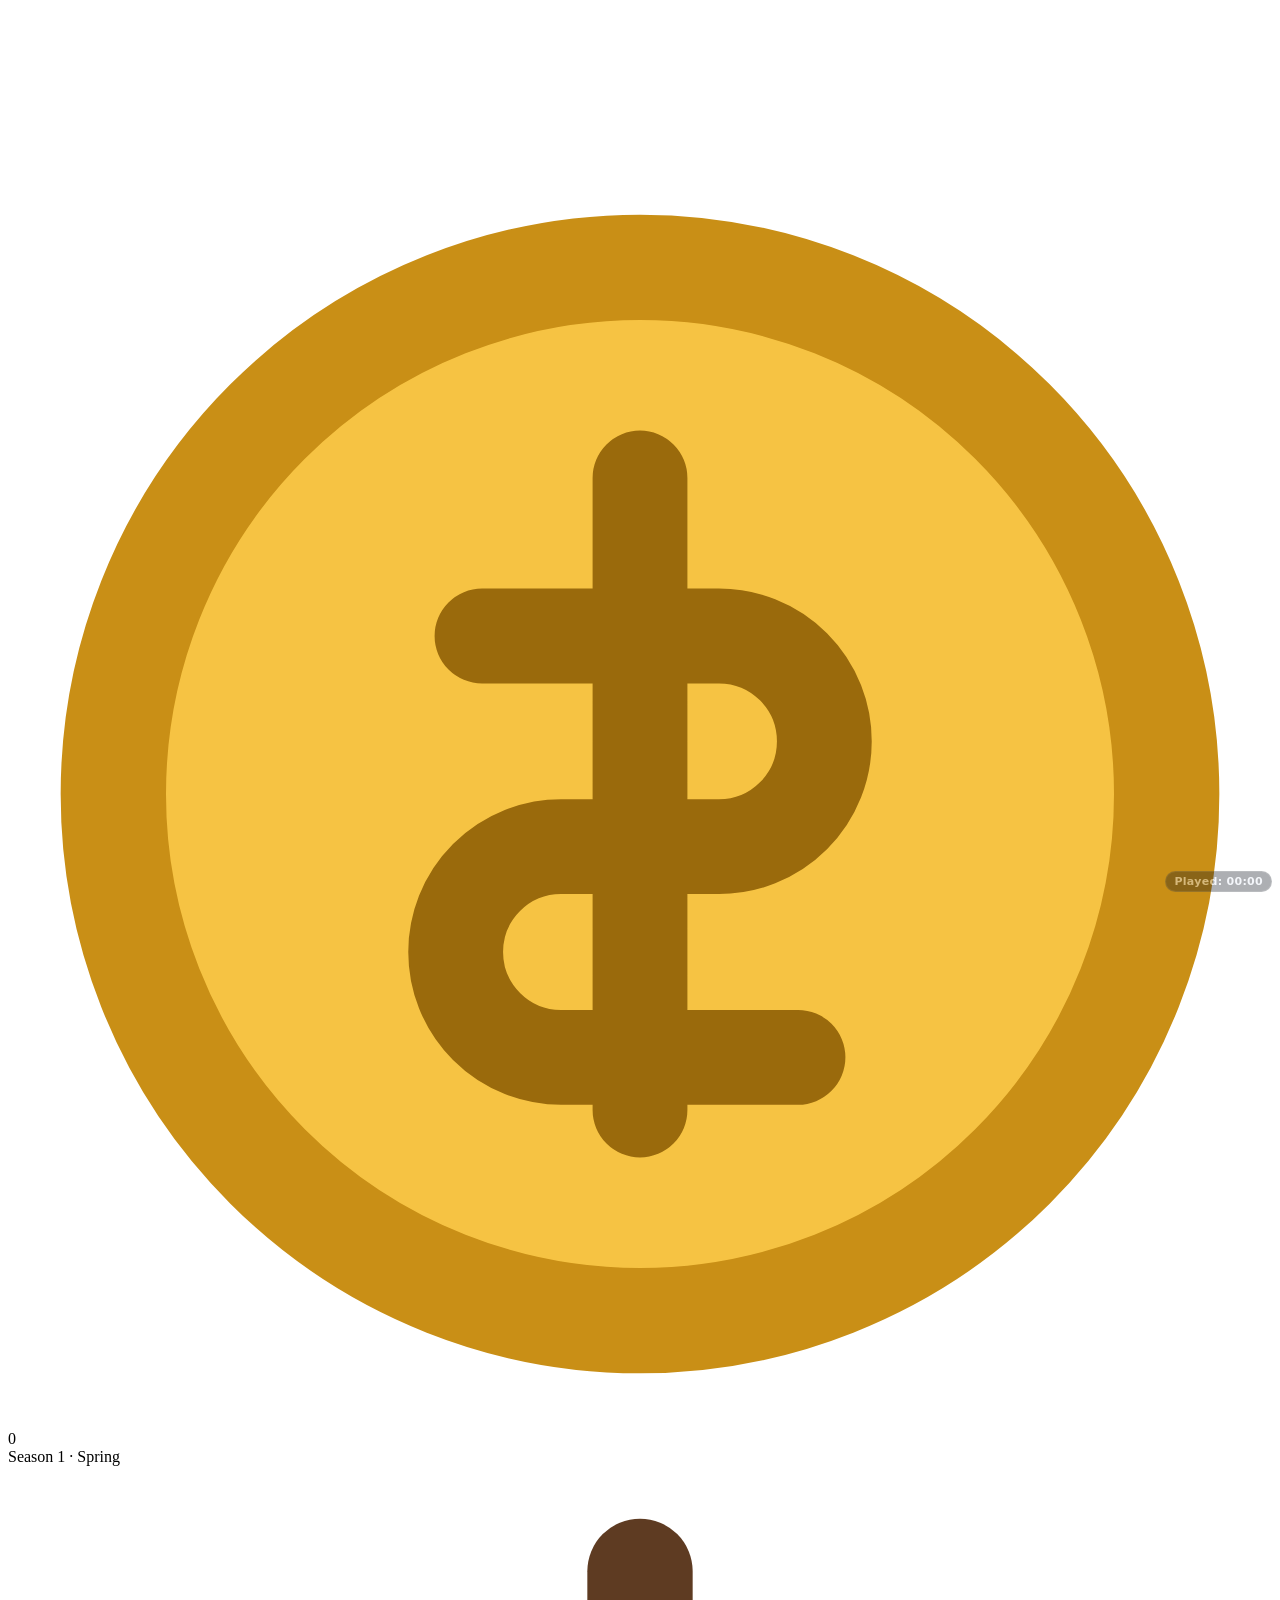
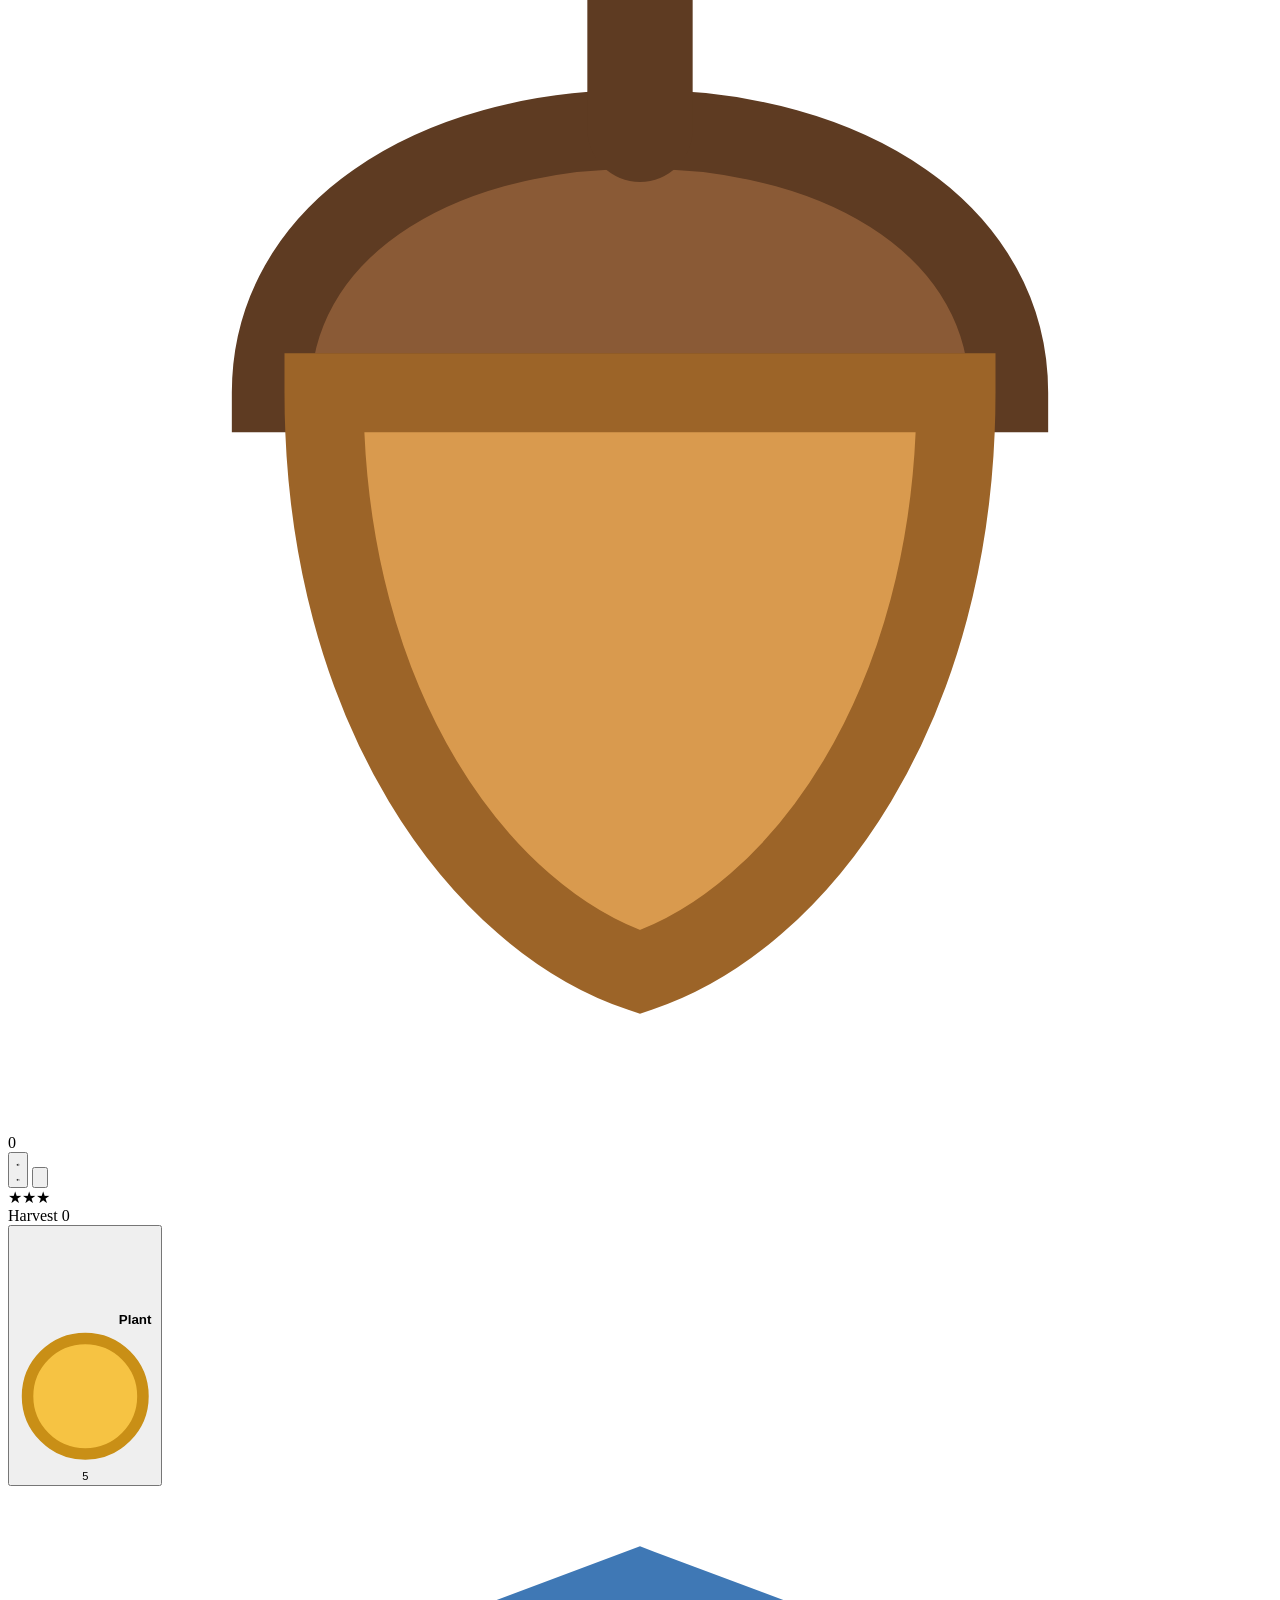
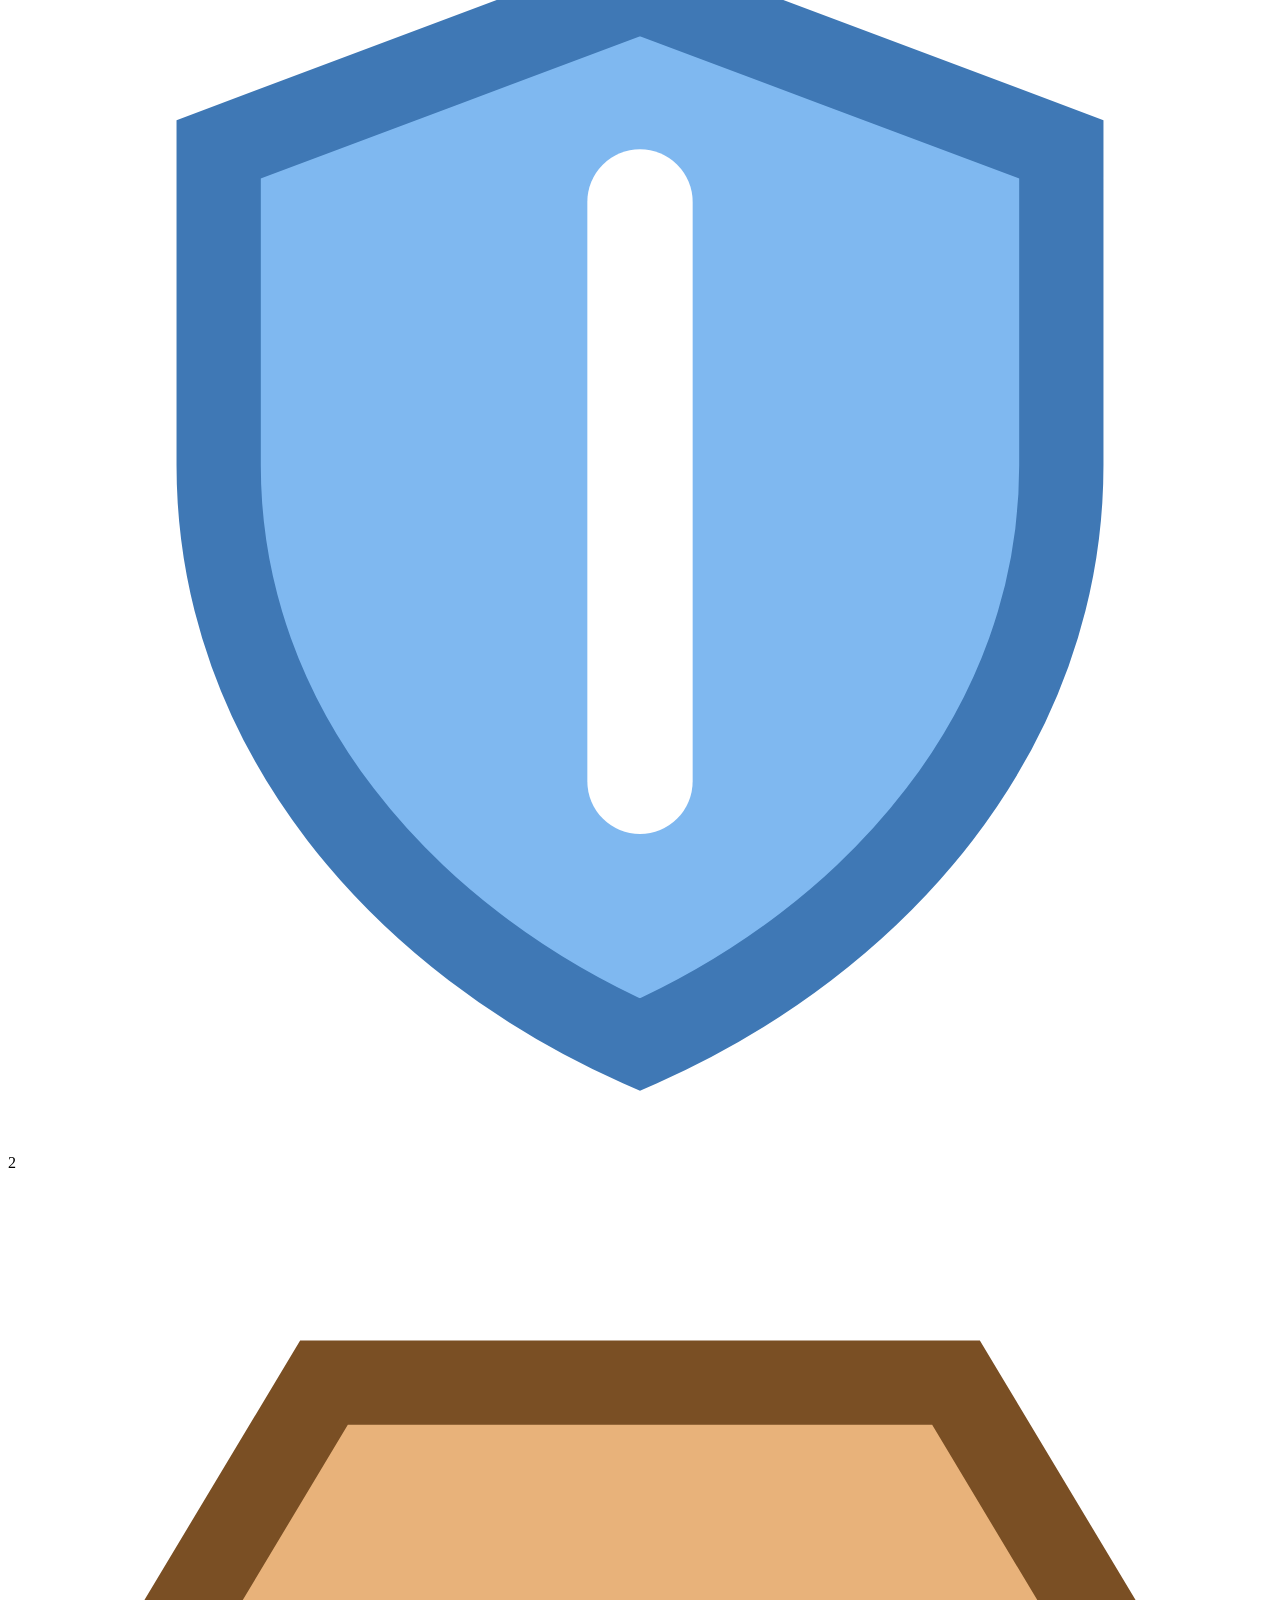
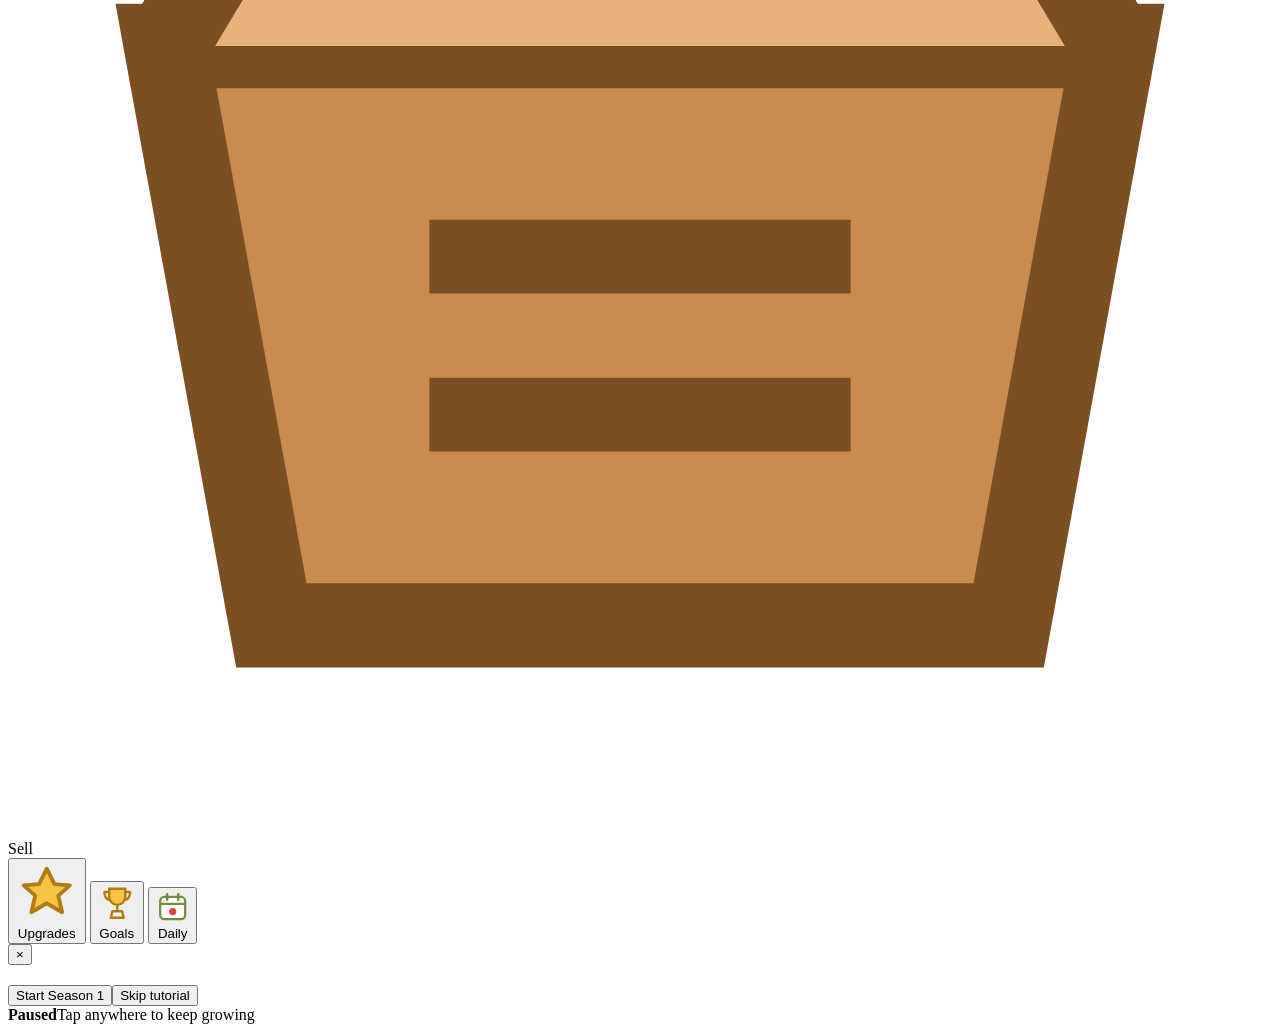
==== ventures/atlas-orchard/index.html @ 455fa2eb "Add ventures/atlas-orchard/index.html" ====
<!doctype html>
<html lang="en">
<head>
<meta charset="utf-8">
<meta name="viewport" content="width=device-width,initial-scale=1,maximum-scale=1,user-scalable=no,viewport-fit=cover">
<title>Atlas Orchard: merge, grow and compound</title>
<meta name="description" content="Atlas Orchard: a cozy but active merge-and-grow strategy game. Plant company seeds, merge them into compounding fruit trees and weather market storms, droughts and booms.">
<meta name="theme-color" content="#7fbf4f">
<meta name="apple-mobile-web-app-capable" content="yes">
<link rel="icon" href="favicon.svg" type="image/svg+xml">
<link rel="stylesheet" href="css/style.css">
</head>
<body>
<canvas id="game" aria-label="Orchard board"></canvas>

<header id="hud">
  <div class="hud-row">
    <div class="pill coins" id="coinPill" title="Dividends (coins)">
      <svg viewBox="0 0 24 24" class="ico"><circle cx="12" cy="12" r="10" fill="#f6c343" stroke="#c98f16" stroke-width="2"/><path d="M12 6v12M9 9h4.5a2 2 0 010 4h-3a2 2 0 000 4H15" fill="none" stroke="#9a6a0c" stroke-width="1.8" stroke-linecap="round"/></svg>
      <span id="coins">0</span>
    </div>
    <div class="season-box">
      <div id="seasonLabel">Season 1 · Spring</div>
      <div class="timebar"><div id="timeFill"></div></div>
    </div>
    <div class="pill acorns" id="acornPill" title="Acorns: spend on permanent upgrades">
      <svg viewBox="0 0 24 24" class="ico"><path d="M5 10c0-3 3-5 7-5s7 2 7 5z" fill="#8a5a36" stroke="#5e3b22" stroke-width="1.5"/><path d="M6 10h12c0 6-3 10-6 11-3-1-6-5-6-11z" fill="#d99a4e" stroke="#9c6428" stroke-width="1.5"/><path d="M12 5V2" stroke="#5e3b22" stroke-width="2" stroke-linecap="round"/></svg>
      <span id="acorns">0</span>
    </div>
    <button class="icon-btn" id="btnSound" aria-label="Toggle sound" title="Sound (M)">
      <svg viewBox="0 0 24 24" class="ico snd-on"><path d="M4 9h4l5-4v14l-5-4H4z" fill="currentColor"/><path d="M16 8.5a5 5 0 010 7M18.5 6a8.5 8.5 0 010 12" fill="none" stroke="currentColor" stroke-width="2" stroke-linecap="round"/></svg>
      <svg viewBox="0 0 24 24" class="ico snd-off"><path d="M4 9h4l5-4v14l-5-4H4z" fill="currentColor"/><path d="M16 9l5 6M21 9l-5 6" stroke="currentColor" stroke-width="2" stroke-linecap="round"/></svg>
    </button>
    <button class="icon-btn" id="btnMenu" aria-label="Menu" title="Menu (Esc)">
      <svg viewBox="0 0 24 24" class="ico"><path d="M4 7h16M4 12h16M4 17h16" stroke="currentColor" stroke-width="2.4" stroke-linecap="round"/></svg>
    </button>
  </div>
  <div class="harvest-row">
    <div class="harvest-bar" id="harvestBar">
      <div id="harvestFill"></div>
      <span class="star-mark" id="sm1">&#9733;</span><span class="star-mark" id="sm2">&#9733;</span><span class="star-mark" id="sm3">&#9733;</span>
    </div>
    <div id="harvestText">Harvest 0</div>
  </div>
</header>

<div id="banner" class="banner hidden" role="status" aria-live="polite">
  <div class="banner-icon" id="bannerIcon"></div>
  <div class="banner-text"><div class="banner-title" id="bannerTitle"></div><div class="banner-sub" id="bannerSub"></div></div>
  <div class="banner-count" id="bannerCount"></div>
</div>

<footer id="bar">
  <button id="btnPlant" class="big-btn" title="Plant the next seed (Space / P)">
    <canvas id="seedPreview" width="96" height="96"></canvas>
    <span class="big-label"><b>Plant</b><small><svg viewBox="0 0 24 24" class="ico tiny"><circle cx="12" cy="12" r="10" fill="#f6c343" stroke="#c98f16" stroke-width="2"/></svg><span id="plantCost">5</span></small></span>
  </button>
  <div id="stakePill" class="pill stake" title="Storm stakes: tap trees during a storm warning to protect them">
    <svg viewBox="0 0 24 24" class="ico"><path d="M12 2l8 3v6c0 5-3.5 9-8 11-4.5-2-8-6-8-11V5z" fill="#7fb8f0" stroke="#3f78b5" stroke-width="1.6"/><path d="M12 6v11" stroke="#fff" stroke-width="2" stroke-linecap="round"/></svg>
    <span id="stakes">2</span>
  </div>
  <div id="sellBin" class="sell" title="Drag a tree here to sell it">
    <svg viewBox="0 0 24 24" class="ico"><path d="M3 9h18l-2 11H5z" fill="#c98b4e" stroke="#7a4f24" stroke-width="1.6"/><path d="M3 9l3-5h12l3 5" fill="#e8b27a" stroke="#7a4f24" stroke-width="1.6"/><path d="M8 13h8M8 16h8" stroke="#7a4f24" stroke-width="1.4"/></svg>
    <span>Sell</span>
  </div>
  <button id="btnUpg" class="tool-btn" title="Upgrades (U)">
    <svg viewBox="0 0 24 24" class="ico"><path d="M12 3l3 6 6 .5-4.5 4 1.5 6.5L12 16.5 6 20l1.5-6.5L3 9.5 9 9z" fill="#f6c343" stroke="#b07d12" stroke-width="1.5" stroke-linejoin="round"/></svg>
    <span>Upgrades</span><i class="dot hidden" id="upgDot"></i>
  </button>
  <button id="btnGoals" class="tool-btn" title="Achievements & records (G)">
    <svg viewBox="0 0 24 24" class="ico"><path d="M7 3h10v5a5 5 0 01-10 0z" fill="#f6c343" stroke="#b07d12" stroke-width="1.5"/><path d="M7 5H4c0 3 1.5 4.5 3 5M17 5h3c0 3-1.5 4.5-3 5M12 13v4M8 21h8l-1-4H9z" fill="none" stroke="#b07d12" stroke-width="1.5" stroke-linejoin="round"/></svg>
    <span>Goals</span>
  </button>
  <button id="btnDaily" class="tool-btn" title="Daily seeded challenge (D)">
    <svg viewBox="0 0 24 24" class="ico"><rect x="3" y="5" width="18" height="16" rx="3" fill="#fff" stroke="#6b8f3a" stroke-width="1.6"/><path d="M3 10h18" stroke="#6b8f3a" stroke-width="1.6"/><path d="M8 3v4M16 3v4" stroke="#6b8f3a" stroke-width="1.8" stroke-linecap="round"/><circle cx="12" cy="15.5" r="2.6" fill="#e5433b"/></svg>
    <span>Daily</span>
  </button>
</footer>

<div id="toasts" aria-live="polite"></div>

<div id="modal" class="modal hidden" role="dialog" aria-modal="true" aria-labelledby="modalTitle">
  <div class="card">
    <button class="close" id="modalClose" aria-label="Close">&times;</button>
    <h2 id="modalTitle"></h2>
    <div id="modalBody"></div>
  </div>
</div>

<div id="tut" class="tut hidden">
  <div class="tut-card"><div id="tutText"></div><div class="tut-actions"><button id="tutGo" class="btn primary hidden">Start Season 1</button><button id="tutSkip" class="btn ghost">Skip tutorial</button></div></div>
</div>

<div id="pause" class="pause hidden"><div class="pause-card"><b>Paused</b><span>Tap anywhere to keep growing</span></div></div>

<noscript><p style="padding:2em;text-align:center">Atlas Orchard needs JavaScript to run.</p></noscript>
<script src="js/audio.js" defer></script>
<script src="js/game.js" defer></script>
<script src="../../shared/playtime.js" data-game="atlas-orchard" defer></script>
</body>
</html>
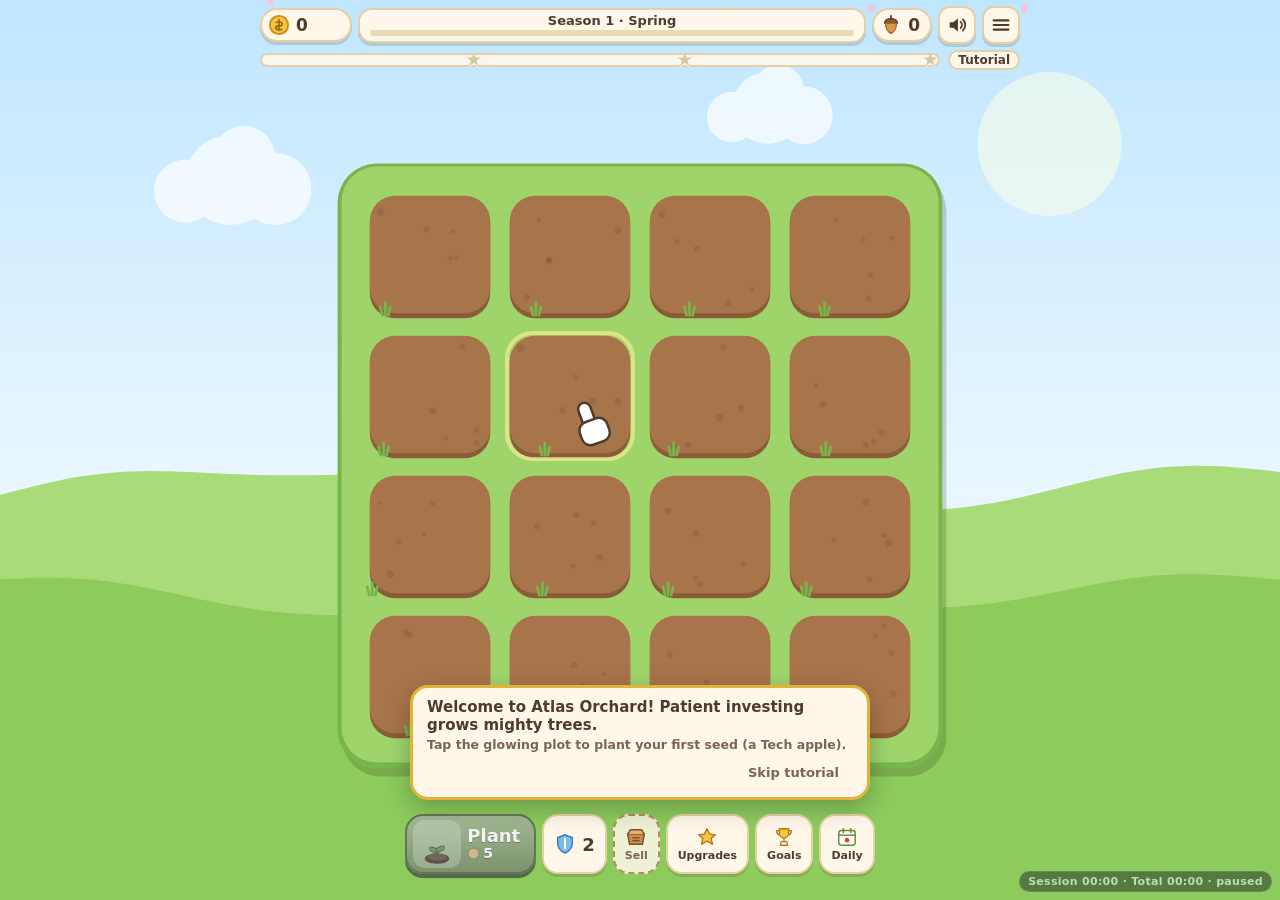
==== commit 99eab1cc: "atlas-orchard: load shared timer v2" ====
--- a/ventures/atlas-orchard/index.html
+++ b/ventures/atlas-orchard/index.html
@@ -96,6 +96,6 @@
 <noscript><p style="padding:2em;text-align:center">Atlas Orchard needs JavaScript to run.</p></noscript>
 <script src="js/audio.js" defer></script>
 <script src="js/game.js" defer></script>
-<script src="../../shared/playtime.js" data-game="atlas-orchard" defer></script>
+<script src="../../shared/playtime.js?v=2" data-game="atlas-orchard" defer></script>
 </body>
 </html>
--- a/ventures/atlas-orchard/css/style.css
+++ b/ventures/atlas-orchard/css/style.css
@@ -0,0 +1,147 @@
+:root{
+  --cream:#fff8ea; --cream2:#fbeed3; --ink:#4f3b2b; --ink2:#7b6450; --line:#e5cfa6;
+  --green:#6aae3f; --green-d:#4c8a2a; --gold:#f6c343; --gold-d:#c98f16; --red:#e5433b; --blue:#4b8fd6;
+  --safe-b:env(safe-area-inset-bottom,0px); --safe-t:env(safe-area-inset-top,0px);
+  font-family: ui-rounded, "SF Pro Rounded", "Nunito", "Varela Round", "Segoe UI", system-ui, -apple-system, Roboto, sans-serif;
+}
+*{box-sizing:border-box;-webkit-tap-highlight-color:transparent}
+html,body{margin:0;height:100%;overflow:hidden;background:#cfe9ff;color:var(--ink);
+  -webkit-user-select:none;user-select:none;-webkit-touch-callout:none;overscroll-behavior:none}
+#game{position:fixed;inset:0;width:100%;height:100%;display:block;touch-action:none;cursor:pointer}
+button{font:inherit;color:inherit;cursor:pointer;touch-action:manipulation}
+.hidden{display:none!important}
+.ico{width:22px;height:22px;flex:none}
+.ico.tiny{width:13px;height:13px;vertical-align:-2px}
+
+/* HUD */
+#hud{position:fixed;left:50%;transform:translateX(-50%);top:calc(6px + var(--safe-t));width:min(760px,calc(100% - 12px));z-index:5;pointer-events:none}
+.hud-row{display:flex;gap:6px;align-items:center}
+.hud-row>*{pointer-events:auto}
+.pill{display:flex;align-items:center;gap:6px;background:var(--cream);border:2px solid var(--line);border-radius:999px;
+  padding:4px 10px 4px 6px;font-weight:800;font-size:17px;box-shadow:0 3px 0 rgba(90,60,30,.18);white-space:nowrap;font-variant-numeric:tabular-nums}
+.pill.coins{min-width:92px}
+.pill.pop{animation:pop .25s ease}
+.pill.shake{animation:shake .35s ease}
+@keyframes pop{50%{transform:scale(1.14)}}
+@keyframes shake{20%,60%{transform:translateX(-5px)}40%,80%{transform:translateX(5px)}}
+.season-box{flex:1;min-width:0;background:var(--cream);border:2px solid var(--line);border-radius:14px;padding:3px 10px 5px;box-shadow:0 3px 0 rgba(90,60,30,.18)}
+#seasonLabel{font-weight:800;font-size:13px;white-space:nowrap;overflow:hidden;text-overflow:ellipsis;text-align:center}
+.timebar{height:6px;background:#ead9b6;border-radius:6px;overflow:hidden;margin-top:2px}
+#timeFill{height:100%;width:0;background:linear-gradient(90deg,#7cc257,#b6dc5a);border-radius:6px;transition:width .2s linear}
+.icon-btn{width:38px;height:38px;border-radius:12px;border:2px solid var(--line);background:var(--cream);display:grid;place-items:center;
+  box-shadow:0 3px 0 rgba(90,60,30,.18);color:var(--ink);padding:0}
+.icon-btn:active,.tool-btn:active,.big-btn:active,.btn:active{transform:translateY(2px);box-shadow:0 1px 0 rgba(90,60,30,.18)}
+.icon-btn .snd-off{display:none}
+.muted .icon-btn .snd-on{display:none}.muted .icon-btn .snd-off{display:block}
+.harvest-row{display:flex;align-items:center;gap:8px;margin-top:6px;pointer-events:none}
+.harvest-bar{position:relative;flex:1;height:14px;background:rgba(255,248,234,.9);border:2px solid var(--line);border-radius:10px;overflow:visible}
+#harvestFill{position:absolute;left:0;top:0;bottom:0;width:0;border-radius:8px;background:linear-gradient(90deg,#f6c343,#ff9a3c);transition:width .25s ease}
+.harvest-bar.full #harvestFill{box-shadow:0 0 12px #ffd35c;background:linear-gradient(90deg,#ffd35c,#ff7b3c,#ffd35c)}
+.star-mark{position:absolute;top:50%;transform:translate(-50%,-52%);font-size:19px;line-height:1;color:#d8c7a2;text-shadow:0 1px 0 #fff;transition:color .3s,transform .3s}
+.star-mark.on{color:#ffb400;transform:translate(-50%,-52%) scale(1.25);text-shadow:0 0 6px #fff3b0,0 1px 0 #a36b00}
+#harvestText{font-weight:800;font-size:12px;background:var(--cream);border:2px solid var(--line);border-radius:999px;padding:1px 8px;white-space:nowrap;font-variant-numeric:tabular-nums}
+
+/* Banner */
+.banner{position:fixed;left:50%;top:92px;transform:translateX(-50%);z-index:6;display:flex;align-items:center;gap:10px;
+  width:min(560px,calc(100% - 20px));padding:8px 12px;border-radius:16px;background:#fff8ea;border:3px solid #e5cfa6;
+  box-shadow:0 6px 18px rgba(40,30,20,.25);pointer-events:none;animation:slideIn .35s cubic-bezier(.2,1.4,.4,1)}
+@keyframes slideIn{from{transform:translate(-50%,-30px);opacity:0}}
+.banner.storm{background:#e9eefb;border-color:#7d8fc0}.banner.drought{background:#fff0d9;border-color:#f0a860}
+.banner.boom{background:#fff7c9;border-color:#f2c230}.banner.pests{background:#fbe9e6;border-color:#e0897e}.banner.bees{background:#fdf5d0;border-color:#e8c040}
+.banner.warn{animation:slideIn .35s cubic-bezier(.2,1.4,.4,1),pulse 1s ease-in-out infinite .35s}
+@keyframes pulse{50%{box-shadow:0 6px 26px rgba(229,67,59,.45)}}
+.banner-icon svg{width:34px;height:34px}
+.banner-text{flex:1;min-width:0}
+.banner-title{font-weight:900;font-size:16px}
+.banner-sub{font-size:12.5px;color:var(--ink2);line-height:1.25}
+.banner-count{font-weight:900;font-size:26px;min-width:34px;text-align:center;font-variant-numeric:tabular-nums}
+
+/* Bottom bar */
+#bar{position:fixed;left:50%;transform:translateX(-50%);bottom:calc(26px + var(--safe-b));z-index:5;display:flex;gap:6px;align-items:stretch;
+  width:min(760px,calc(100% - 12px));justify-content:center}
+.big-btn{display:flex;align-items:center;gap:6px;padding:4px 14px 4px 6px;border-radius:18px;border:2px solid var(--green-d);
+  background:linear-gradient(#8fd35f,#62a93a);color:#fff;box-shadow:0 4px 0 #3f7a22;text-shadow:0 1px 0 rgba(0,0,0,.25)}
+.big-btn.poor{filter:saturate(.35) brightness(.95)}
+.big-btn canvas{width:48px;height:48px;background:rgba(255,255,255,.25);border-radius:12px}
+.big-label{display:flex;flex-direction:column;align-items:flex-start;line-height:1.05}
+.big-label b{font-size:18px}.big-label small{font-size:14px;font-weight:800;display:flex;gap:3px;align-items:center}
+.pill.stake{border-radius:16px;padding:4px 10px;font-size:18px}
+.pill.stake.glow{border-color:#4b8fd6;box-shadow:0 0 0 3px rgba(75,143,214,.35),0 3px 0 rgba(90,60,30,.18);animation:pop .6s ease infinite}
+.sell{display:flex;flex-direction:column;align-items:center;justify-content:center;gap:1px;padding:4px 10px;border-radius:16px;
+  border:2px dashed #b98a58;background:rgba(255,248,234,.85);font-size:11px;font-weight:800;color:var(--ink2);transition:transform .15s,background .15s}
+.sell.hot{background:#ffe2a8;transform:scale(1.12);border-style:solid;border-color:#e0962f}
+.sell.armed{border-color:#e0962f;background:#fff1cf}
+.tool-btn{position:relative;display:flex;flex-direction:column;align-items:center;justify-content:center;gap:1px;padding:4px 10px;border-radius:16px;
+  border:2px solid var(--line);background:var(--cream);font-size:11px;font-weight:800;box-shadow:0 3px 0 rgba(90,60,30,.18)}
+.dot{position:absolute;top:-4px;right:-4px;width:12px;height:12px;border-radius:50%;background:var(--red);border:2px solid #fff}
+@media (max-width:520px){
+  .tool-btn span,.sell span{display:none}
+  .tool-btn,.sell{padding:4px 8px}
+  .pill{font-size:15px;padding:3px 8px 3px 5px}.pill.coins{min-width:74px}
+  #seasonLabel{font-size:11.5px}
+  .banner{top:calc(88px + var(--safe-t))}
+  .banner-title{font-size:14px}.banner-sub{font-size:11.5px}
+}
+@media (max-width:370px){ .pill.acorns{display:none} }
+
+/* Toasts */
+#toasts{position:fixed;left:50%;transform:translateX(-50%);bottom:calc(96px + var(--safe-b));z-index:8;display:flex;flex-direction:column;align-items:center;gap:6px;pointer-events:none;width:min(480px,92%)}
+.toast{background:rgba(79,59,43,.93);color:#fff8ea;font-weight:700;font-size:14px;padding:8px 14px;border-radius:14px;box-shadow:0 6px 16px rgba(0,0,0,.25);
+  animation:toastIn .3s cubic-bezier(.2,1.4,.4,1);text-align:center;display:flex;align-items:center;gap:8px}
+.toast.ach{background:linear-gradient(135deg,#fff3c4,#ffd978);color:var(--ink);border:2px solid #e2b33b}
+.toast.out{opacity:0;transform:translateY(8px);transition:all .35s}
+@keyframes toastIn{from{opacity:0;transform:translateY(16px) scale(.9)}}
+
+/* Modal */
+.modal{position:fixed;inset:0;z-index:20;background:rgba(45,35,25,.45);display:grid;place-items:center;padding:12px;animation:fade .2s}
+@keyframes fade{from{opacity:0}}
+.card{position:relative;width:min(560px,100%);max-height:calc(100% - 20px);overflow:auto;background:var(--cream);border:3px solid var(--line);border-radius:22px;
+  padding:18px 18px 16px;box-shadow:0 14px 40px rgba(0,0,0,.3);animation:cardIn .3s cubic-bezier(.2,1.3,.4,1);-webkit-user-select:text;user-select:text}
+@keyframes cardIn{from{transform:scale(.85);opacity:0}}
+.card h2{margin:0 36px 10px 0;font-size:22px}
+.close{position:absolute;top:10px;right:10px;width:34px;height:34px;border-radius:10px;border:2px solid var(--line);background:#fff;font-size:22px;line-height:1;padding:0}
+.btn{border:2px solid var(--line);background:#fff;border-radius:14px;padding:9px 16px;font-weight:800;font-size:15px;box-shadow:0 3px 0 rgba(90,60,30,.18)}
+.btn.primary{background:linear-gradient(#8fd35f,#62a93a);border-color:var(--green-d);color:#fff;box-shadow:0 3px 0 #3f7a22;text-shadow:0 1px 0 rgba(0,0,0,.2)}
+.btn.gold{background:linear-gradient(#ffd96a,#f2b12c);border-color:#c98f16;box-shadow:0 3px 0 #9a6a0c}
+.btn.danger{background:#fbe3df;border-color:#e0897e;color:#9c2b20}
+.btn.ghost{background:transparent;box-shadow:none;border-color:transparent;color:var(--ink2);font-weight:700}
+.btn:disabled{opacity:.45;cursor:default}
+.row{display:flex;gap:8px;flex-wrap:wrap;align-items:center}
+.row.end{justify-content:flex-end;margin-top:14px}
+.upg{display:flex;gap:10px;align-items:center;padding:9px 10px;border:2px solid var(--line);border-radius:14px;background:#fff;margin-bottom:7px}
+.upg .info{flex:1;min-width:0}
+.upg b{font-size:15px}.upg p{margin:2px 0 0;font-size:12.5px;color:var(--ink2)}
+.pips{display:flex;gap:3px;margin-top:4px}.pips i{width:10px;height:6px;border-radius:3px;background:#ead9b6}.pips i.on{background:var(--green)}
+.upg .btn{min-width:74px;display:flex;align-items:center;gap:4px;justify-content:center;padding:7px 10px}
+.achs{display:grid;grid-template-columns:repeat(auto-fill,minmax(150px,1fr));gap:7px}
+.ach{padding:8px;border:2px solid var(--line);border-radius:12px;background:#fff;font-size:12px;color:var(--ink2);opacity:.6}
+.ach b{display:block;color:var(--ink);font-size:13.5px}
+.ach.on{opacity:1;border-color:#e2b33b;background:linear-gradient(135deg,#fffaf0,#fff0c2)}
+.stats{display:grid;grid-template-columns:1fr auto;gap:4px 14px;font-size:14px;margin:8px 0}
+.stats span:nth-child(even){font-weight:800;text-align:right;font-variant-numeric:tabular-nums}
+.report-stars{display:flex;justify-content:center;gap:10px;margin:6px 0 10px}
+.report-stars span{font-size:52px;line-height:1;color:#e3d4b3;transform:scale(.4);transition:transform .35s cubic-bezier(.2,1.8,.4,1),color .2s}
+.report-stars span.on{color:#ffb400;transform:scale(1);text-shadow:0 0 14px #ffe38a,0 3px 0 #b27c00}
+.report-stars span.off{transform:scale(.85)}
+.big-num{font-size:34px;font-weight:900;text-align:center;font-variant-numeric:tabular-nums}
+.muted-t{color:var(--ink2);font-size:13px;text-align:center}
+.badge{display:inline-block;background:#ffe38a;border:2px solid #e2b33b;border-radius:999px;padding:2px 10px;font-weight:800;font-size:12px}
+.help p,.help li{font-size:14px;line-height:1.4}.help ul{padding-left:18px;margin:6px 0}
+.species{display:grid;grid-template-columns:repeat(auto-fill,minmax(160px,1fr));gap:6px;margin:6px 0}
+.sp{display:flex;gap:8px;align-items:center;border:2px solid var(--line);border-radius:12px;padding:6px;background:#fff;font-size:12px}
+.sp i{width:18px;height:18px;border-radius:50%;flex:none;border:2px solid rgba(0,0,0,.15)}
+.sp.locked{opacity:.45}
+.tabs{display:flex;gap:6px;margin-bottom:10px}
+.tabs .btn{padding:6px 12px;font-size:13px}.tabs .btn.sel{background:#ffe9b8;border-color:#e2b33b}
+
+/* Tutorial */
+.tut{position:fixed;left:50%;transform:translateX(-50%);bottom:calc(100px + var(--safe-b));z-index:9;width:min(460px,calc(100% - 20px));pointer-events:none}
+.tut-card{pointer-events:auto;background:#fff8ea;border:3px solid #e2b33b;border-radius:18px;padding:10px 14px;box-shadow:0 8px 24px rgba(0,0,0,.25);
+  font-size:15px;font-weight:700;animation:cardIn .3s cubic-bezier(.2,1.3,.4,1)}
+.tut-card small{display:block;font-weight:600;color:var(--ink2);margin-top:3px}
+.tut-actions{display:flex;justify-content:flex-end;gap:6px;margin-top:6px}
+.tut-actions .btn{padding:5px 12px;font-size:13px}
+
+.pause{position:fixed;inset:0;z-index:15;display:grid;place-items:center;background:rgba(40,30,20,.35)}
+.pause-card{background:var(--cream);border:3px solid var(--line);border-radius:20px;padding:18px 26px;display:flex;flex-direction:column;align-items:center;gap:4px;font-size:15px}
+.pause-card b{font-size:24px}
